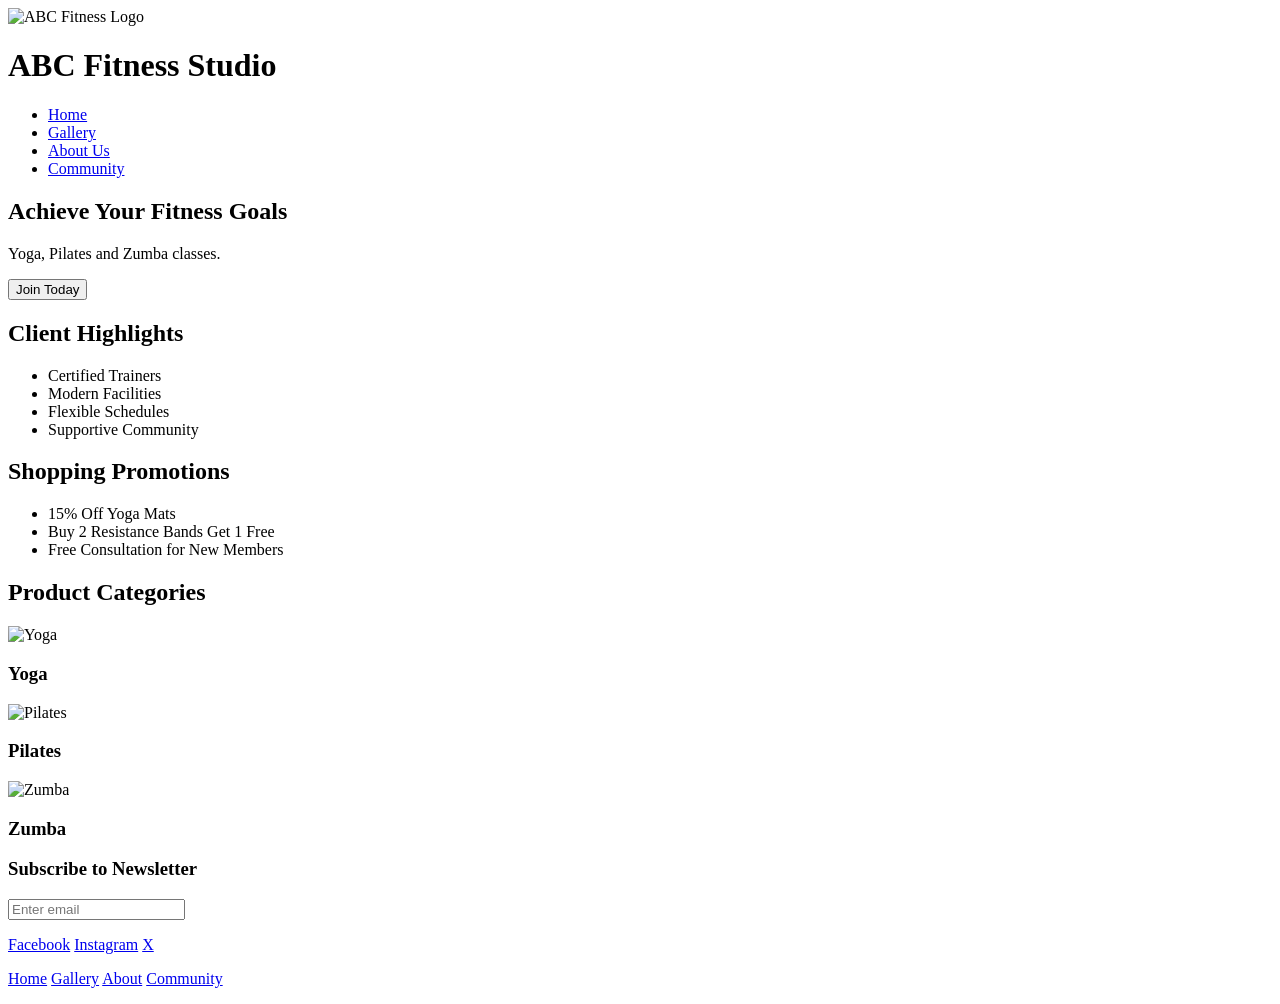
==== index.html @ c2898837 "html" ====
<!DOCTYPE html>
<html>
<head>
<title>ABC Fitness Studio</title>
<link rel="stylesheet" href="css/styles.css">
</head>
<body>

<header>
<div class="logo-title">
<img src="images/logo.png" alt="ABC Fitness Logo">
<h1>ABC Fitness Studio</h1>
</div>

<nav>
<ul>
<li><a href="index.html">Home</a></li>
<li><a href="gallery.html">Gallery</a></li>
<li><a href="about.html">About Us</a></li>
<li><a href="community.html">Community</a></li>
</ul>
</nav>
</header>

<section class="hero">
<h2>Achieve Your Fitness Goals</h2>
<p>Yoga, Pilates and Zumba classes.</p>
<button class="btn">Join Today</button>
</section>

<section>
<h2>Client Highlights</h2>

<ul>
<li>Certified Trainers</li>
<li>Modern Facilities</li>
<li>Flexible Schedules</li>
<li>Supportive Community</li>
</ul>
</section>

<section>
<h2>Shopping Promotions</h2>

<ul>
<li>15% Off Yoga Mats</li>
<li>Buy 2 Resistance Bands Get 1 Free</li>
<li>Free Consultation for New Members</li>
</ul>
</section>

<section>
<h2>Product Categories</h2>

<div class="cards">

<div class="card">
<img src="images/yoga.jpg" alt="Yoga">
<h3>Yoga</h3>
</div>

<div class="card">
<img src="images/pilates.jpg" alt="Pilates">
<h3>Pilates</h3>
</div>

<div class="card">
<img src="images/zumba.jpg" alt="Zumba">
<h3>Zumba</h3>
</div>

</div>
</section>

<footer>
<h3>Subscribe to Newsletter</h3>

<input type="email"
placeholder="Enter email">

<p>
<a href="#">Facebook</a>
<a href="#">Instagram</a>
<a href="#">X</a>
</p>

<p>
<a href="index.html">Home</a>
<a href="gallery.html">Gallery</a>
<a href="about.html">About</a>
<a href="community.html">Community</a>
</p>
</footer>

</body>
</html>
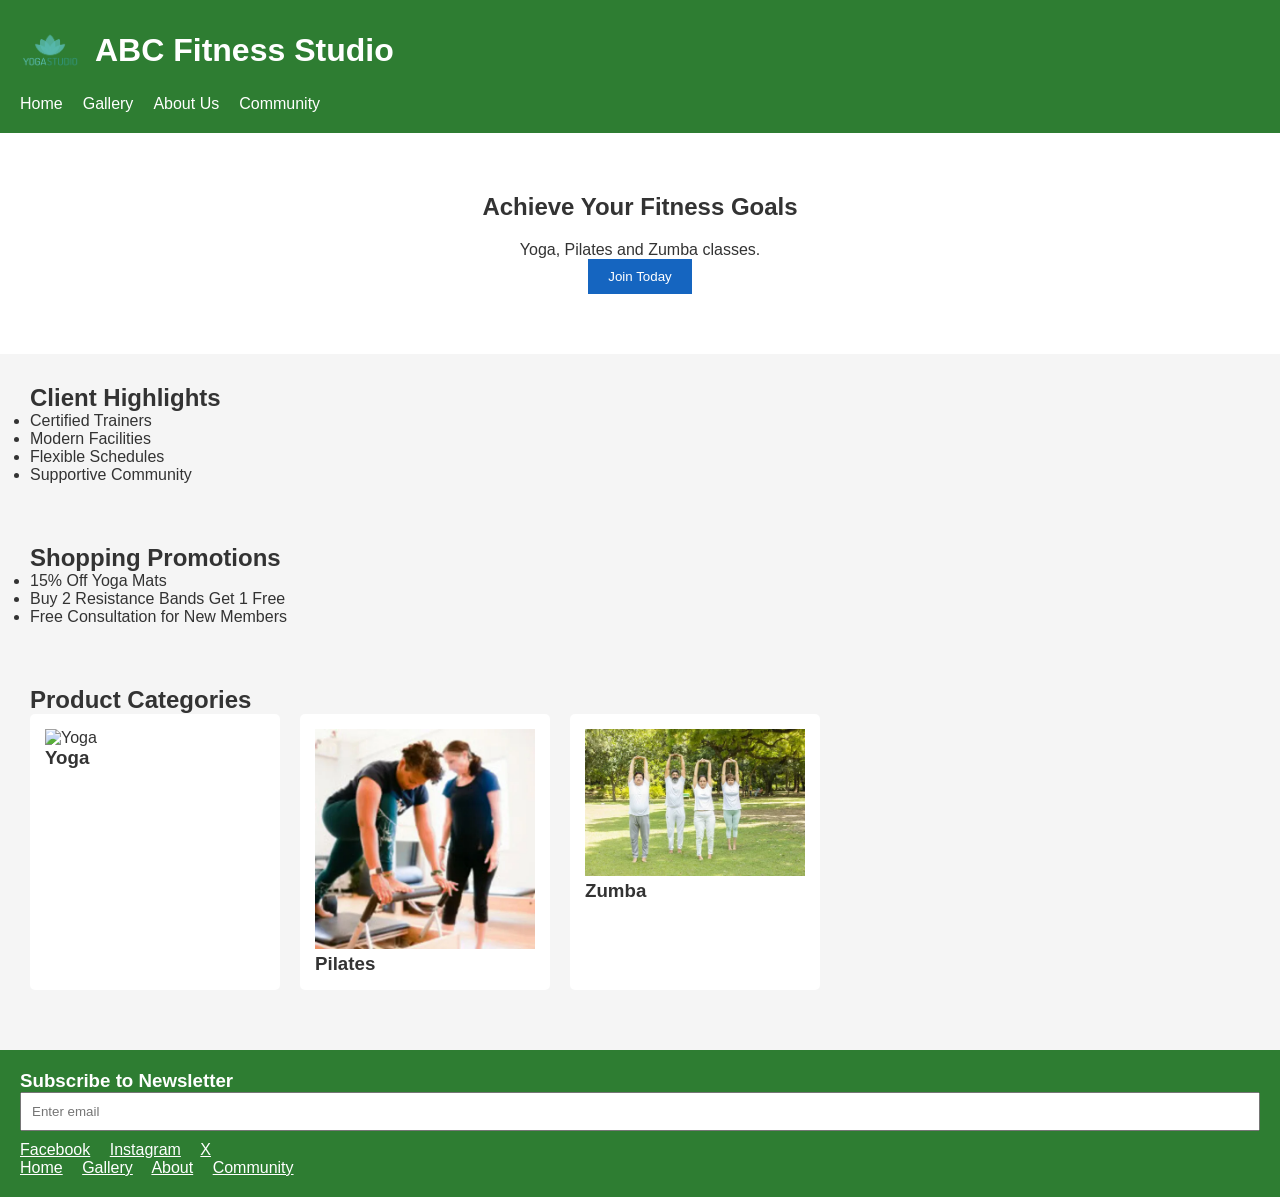
==== commit beed6d00: "edit" ====
--- a/index.html
+++ b/index.html
@@ -55,17 +55,17 @@
 <div class="cards">
 
 <div class="card">
-<img src="images/yoga.jpg" alt="Yoga">
+<img src="individual-yoga.jpg" alt="Yoga">
 <h3>Yoga</h3>
 </div>
 
 <div class="card">
-<img src="images/pilates.jpg" alt="Pilates">
+<img src="images/group-pilates.jpg" alt="Pilates">
 <h3>Pilates</h3>
 </div>
 
 <div class="card">
-<img src="images/zumba.jpg" alt="Zumba">
+<img src="images/group-yoga.jpg" alt="Zumba">
 <h3>Zumba</h3>
 </div>
 
--- a/css/styles.css
+++ b/css/styles.css
@@ -0,0 +1,136 @@
+* {
+    margin: 0;
+    padding: 0;
+    box-sizing: border-box;
+}
+
+body {
+    font-family: Arial, sans-serif;
+    background: #f5f5f5;
+    color: #333;
+}
+
+header {
+    background: #2E7D32;
+    color: white;
+    padding: 20px;
+}
+
+.logo-title {
+    display: flex;
+    align-items: center;
+    gap: 15px;
+}
+
+.logo-title img {
+    width: 60px;
+}
+
+nav {
+    margin-top: 15px;
+}
+
+nav ul {
+    display: flex;
+    list-style: none;
+    gap: 20px;
+}
+
+nav a {
+    color: white;
+    text-decoration: none;
+}
+
+.hero {
+    text-align: center;
+    padding: 60px;
+    background: white;
+}
+
+.hero h2 {
+    margin-bottom: 20px;
+}
+
+.btn {
+    background: #1565C0;
+    color: white;
+    padding: 10px 20px;
+    border: none;
+    cursor: pointer;
+}
+
+section {
+    padding: 30px;
+}
+
+.cards {
+    display: flex;
+    flex-wrap: wrap;
+    gap: 20px;
+}
+
+.card {
+    background: white;
+    padding: 15px;
+    border-radius: 5px;
+    width: 250px;
+}
+
+.card img {
+    width: 100%;
+}
+
+table {
+    width: 100%;
+    background: white;
+    border-collapse: collapse;
+}
+
+table, th, td {
+    border: 1px solid #ccc;
+}
+
+th, td {
+    padding: 15px;
+    text-align: center;
+}
+
+footer {
+    background: #2E7D32;
+    color: white;
+    padding: 20px;
+    margin-top: 30px;
+}
+
+footer a {
+    color: white;
+    margin-right: 15px;
+}
+
+input, textarea {
+    width: 100%;
+    padding: 10px;
+    margin-bottom: 10px;
+}
+
+.modal {
+    display: none;
+    position: fixed;
+    background: rgba(0,0,0,.7);
+    width: 100%;
+    height: 100%;
+    top: 0;
+}
+
+.modal-content {
+    background: white;
+    width: 60%;
+    margin: 50px auto;
+    padding: 20px;
+}
+
+.close {
+    float: right;
+    cursor: pointer;
+    font-size: 24px;
+}
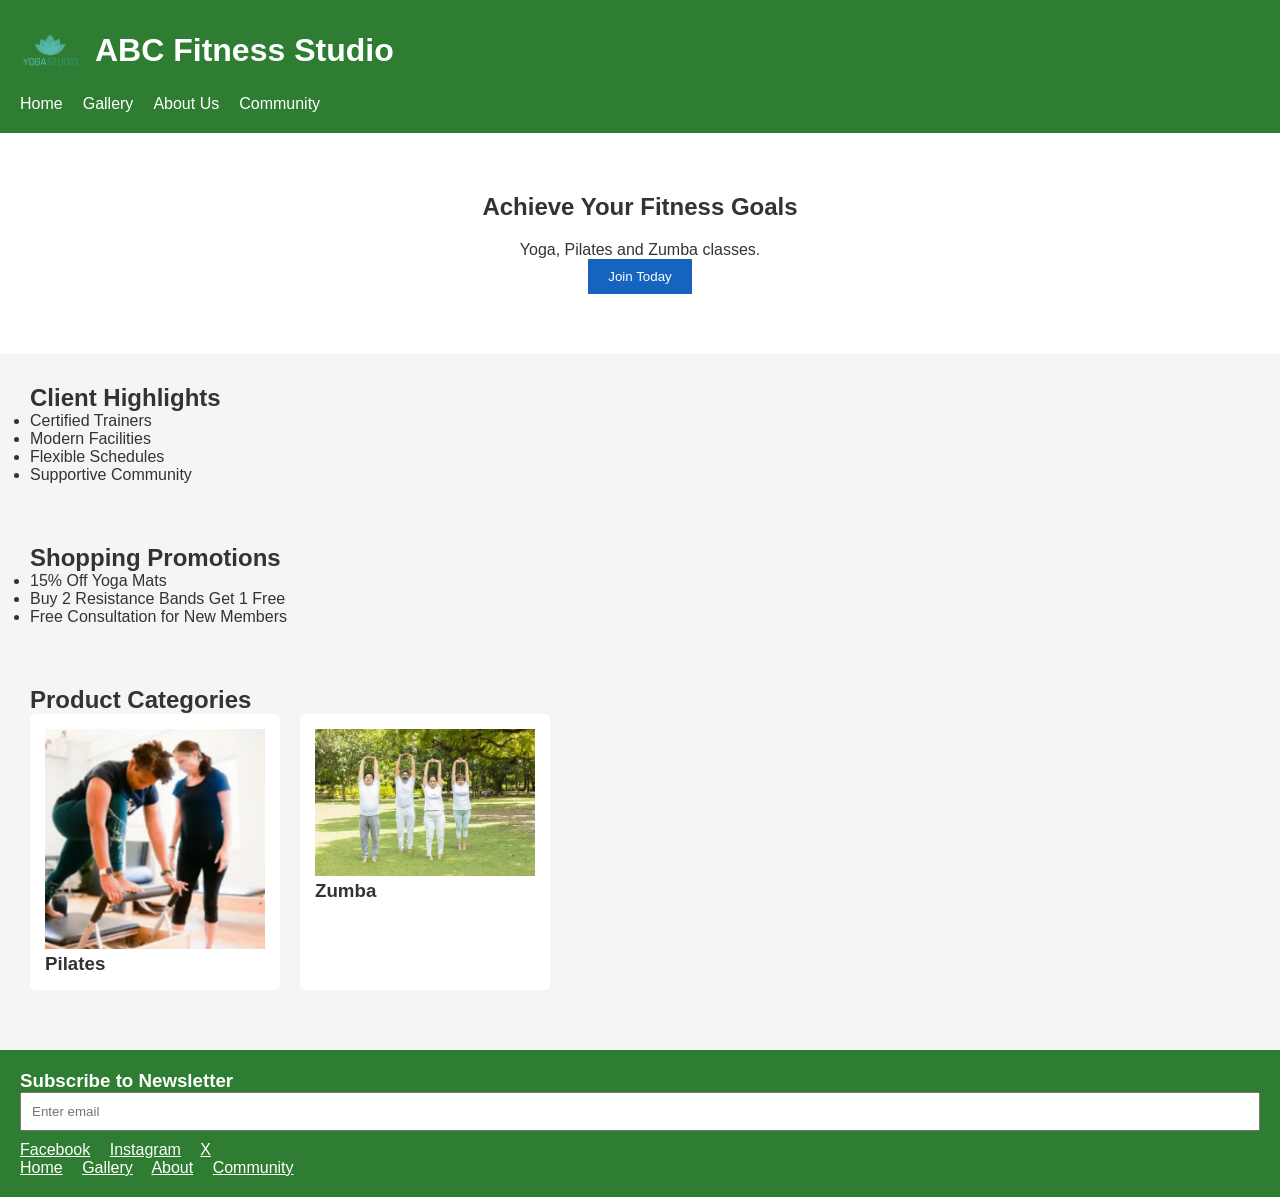
==== commit 04594e1f: "ed" ====
--- a/index.html
+++ b/index.html
@@ -55,11 +55,6 @@
 <div class="cards">
 
 <div class="card">
-<img src="individual-yoga.jpg" alt="Yoga">
-<h3>Yoga</h3>
-</div>
-
-<div class="card">
 <img src="images/group-pilates.jpg" alt="Pilates">
 <h3>Pilates</h3>
 </div>
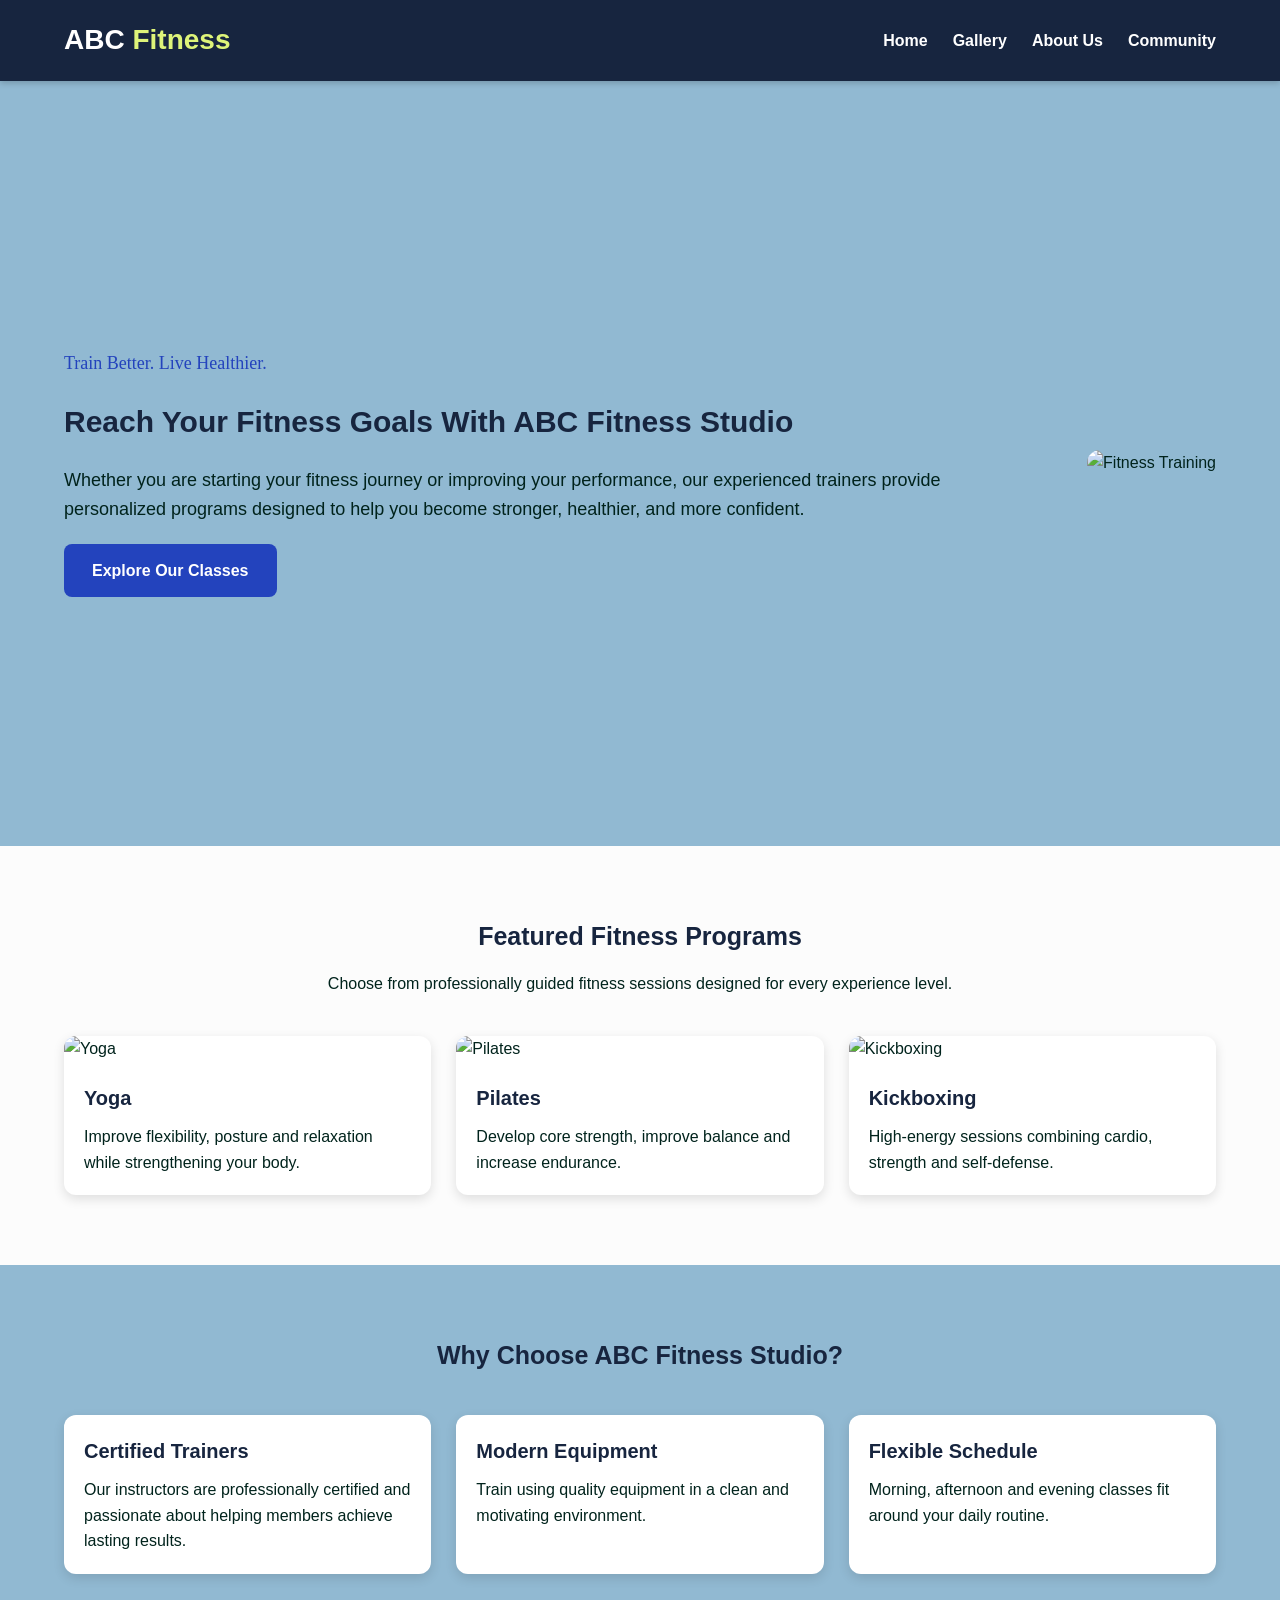
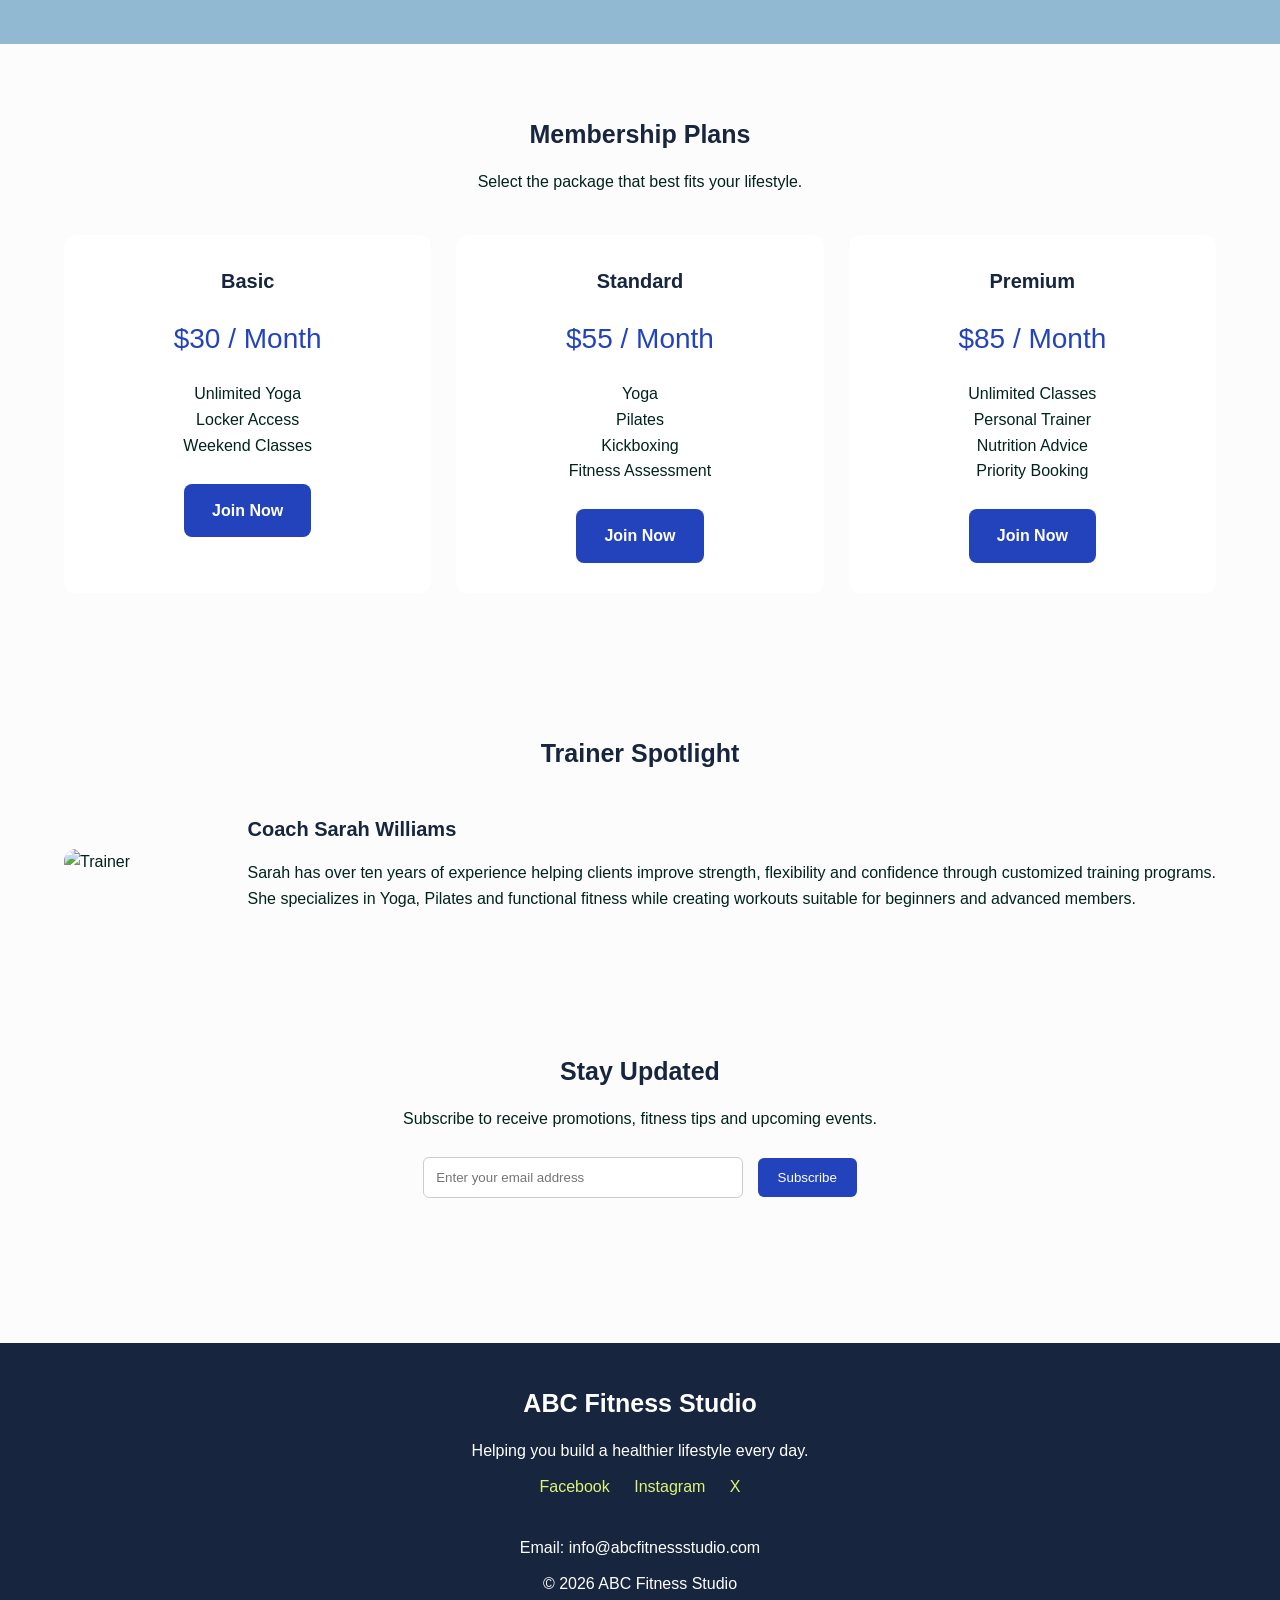
==== commit 9324bd63: "index" ====
--- a/index.html
+++ b/index.html
@@ -1,91 +1,448 @@
 <!DOCTYPE html>
-<html>
+<html lang="en">
+
 <head>
+
+<meta charset="UTF-8">
+<meta name="viewport" content="width=device-width, initial-scale=1.0">
+
 <title>ABC Fitness Studio</title>
-<link rel="stylesheet" href="css/styles.css">
+
+<link rel="stylesheet" href="css/style.css">
+
 </head>
+
 <body>
 
 <header>
-<div class="logo-title">
-<img src="images/logo.png" alt="ABC Fitness Logo">
-<h1>ABC Fitness Studio</h1>
+
+<div class="container navbar">
+
+<div class="logo">
+
+ABC <span>Fitness</span>
+
 </div>
 
 <nav>
+
 <ul>
+
 <li><a href="index.html">Home</a></li>
+
 <li><a href="gallery.html">Gallery</a></li>
+
 <li><a href="about.html">About Us</a></li>
+
 <li><a href="community.html">Community</a></li>
+
 </ul>
+
 </nav>
+
+</div>
+
 </header>
 
+<!-- HERO -->
+
 <section class="hero">
-<h2>Achieve Your Fitness Goals</h2>
-<p>Yoga, Pilates and Zumba classes.</p>
-<button class="btn">Join Today</button>
-</section>
+
+<div class="container hero-content">
+
+<div class="hero-text">
+
+<p class="subtitle">Train Better. Live Healthier.</p>
+
+<h1>Reach Your Fitness Goals With ABC Fitness Studio</h1>
+
+<p>
+
+Whether you are starting your fitness journey or improving your
+performance, our experienced trainers provide personalized programs
+designed to help you become stronger, healthier, and more confident.
+
+</p>
+
+<a href="gallery.html" class="btn">Explore Our Classes</a>
+
+</div>
+
+<div>
+
+<img src="images/hero.jpg" alt="Fitness Training">
+
+</div>
+
+</div>
+
+</section>
+
+<!-- PROGRAMS -->
 
 <section>
-<h2>Client Highlights</h2>
-
-<ul>
-<li>Certified Trainers</li>
-<li>Modern Facilities</li>
-<li>Flexible Schedules</li>
-<li>Supportive Community</li>
-</ul>
-</section>
+
+<div class="container">
+
+<div class="section-title">
+
+<h2>Featured Fitness Programs</h2>
+
+<p>
+
+Choose from professionally guided fitness sessions designed for every
+experience level.
+
+</p>
+
+</div>
+
+<div class="card-grid">
+
+<div class="card">
+
+<img src="images/yoga1.jpg" alt="Yoga">
+
+<div class="card-body">
+
+<h3>Yoga</h3>
+
+<p>
+
+Improve flexibility, posture and relaxation while strengthening
+your body.
+
+</p>
+
+</div>
+
+</div>
+
+<div class="card">
+
+<img src="images/pilates1.jpg" alt="Pilates">
+
+<div class="card-body">
+
+<h3>Pilates</h3>
+
+<p>
+
+Develop core strength, improve balance and increase endurance.
+
+</p>
+
+</div>
+
+</div>
+
+<div class="card">
+
+<img src="images/kickboxing1.jpg" alt="Kickboxing">
+
+<div class="card-body">
+
+<h3>Kickboxing</h3>
+
+<p>
+
+High-energy sessions combining cardio, strength and self-defense.
+
+</p>
+
+</div>
+
+</div>
+
+</div>
+
+</div>
+
+</section>
+
+<!-- WHY US -->
+
+<section class="membership">
+
+<div class="container">
+
+<div class="section-title">
+
+<h2>Why Choose ABC Fitness Studio?</h2>
+
+</div>
+
+<div class="card-grid">
+
+<div class="card">
+
+<div class="card-body">
+
+<h3>Certified Trainers</h3>
+
+<p>
+
+Our instructors are professionally certified and passionate about
+helping members achieve lasting results.
+
+</p>
+
+</div>
+
+</div>
+
+<div class="card">
+
+<div class="card-body">
+
+<h3>Modern Equipment</h3>
+
+<p>
+
+Train using quality equipment in a clean and motivating environment.
+
+</p>
+
+</div>
+
+</div>
+
+<div class="card">
+
+<div class="card-body">
+
+<h3>Flexible Schedule</h3>
+
+<p>
+
+Morning, afternoon and evening classes fit around your daily routine.
+
+</p>
+
+</div>
+
+</div>
+
+</div>
+
+</div>
+
+</section>
+
+<!-- MEMBERSHIP -->
 
 <section>
-<h2>Shopping Promotions</h2>
-
-<ul>
-<li>15% Off Yoga Mats</li>
-<li>Buy 2 Resistance Bands Get 1 Free</li>
-<li>Free Consultation for New Members</li>
-</ul>
-</section>
+
+<div class="container">
+
+<div class="section-title">
+
+<h2>Membership Plans</h2>
+
+<p>Select the package that best fits your lifestyle.</p>
+
+</div>
+
+<div class="plan-grid">
+
+<div class="plan">
+
+<h3>Basic</h3>
+
+<div class="plan-price">$30 / Month</div>
+
+<p>Unlimited Yoga</p>
+
+<p>Locker Access</p>
+
+<p>Weekend Classes</p>
+
+<br>
+
+<a href="#" class="btn">Join Now</a>
+
+</div>
+
+<div class="plan">
+
+<h3>Standard</h3>
+
+<div class="plan-price">$55 / Month</div>
+
+<p>Yoga</p>
+
+<p>Pilates</p>
+
+<p>Kickboxing</p>
+
+<p>Fitness Assessment</p>
+
+<br>
+
+<a href="#" class="btn">Join Now</a>
+
+</div>
+
+<div class="plan">
+
+<h3>Premium</h3>
+
+<div class="plan-price">$85 / Month</div>
+
+<p>Unlimited Classes</p>
+
+<p>Personal Trainer</p>
+
+<p>Nutrition Advice</p>
+
+<p>Priority Booking</p>
+
+<br>
+
+<a href="#" class="btn">Join Now</a>
+
+</div>
+
+</div>
+
+</div>
+
+</section>
+
+<!-- TRAINER -->
 
 <section>
-<h2>Product Categories</h2>
-
-<div class="cards">
-
-<div class="card">
-<img src="images/group-pilates.jpg" alt="Pilates">
-<h3>Pilates</h3>
-</div>
-
-<div class="card">
-<img src="images/group-yoga.jpg" alt="Zumba">
-<h3>Zumba</h3>
-</div>
-
-</div>
+
+<div class="container">
+
+<div class="section-title">
+
+<h2>Trainer Spotlight</h2>
+
+</div>
+
+<div class="hero-content">
+
+<div>
+
+<img src="images/trainer1.jpg"
+alt="Trainer"
+style="width:350px;border-radius:12px;">
+
+</div>
+
+<div>
+
+<h3>Coach Sarah Williams</h3>
+
+<p>
+
+Sarah has over ten years of experience helping clients improve
+strength, flexibility and confidence through customized training
+programs.
+
+</p>
+
+<p>
+
+She specializes in Yoga, Pilates and functional fitness while creating
+workouts suitable for beginners and advanced members.
+
+</p>
+
+</div>
+
+</div>
+
+</div>
+
+</section>
+
+<!-- NEWSLETTER -->
+
+<section class="newsletter">
+
+<div class="container">
+
+<h2>Stay Updated</h2>
+
+<p>
+
+Subscribe to receive promotions, fitness tips and upcoming events.
+
+</p>
+
+<br>
+
+<form id="subscribeForm">
+
+<input
+type="email"
+id="email"
+placeholder="Enter your email address"
+required>
+
+<button type="submit">
+
+Subscribe
+
+</button>
+
+</form>
+
+</div>
+
 </section>
 
 <footer>
-<h3>Subscribe to Newsletter</h3>
-
-<input type="email"
-placeholder="Enter email">
-
-<p>
+
+<div class="container">
+
+<h2 style="color:white;">
+
+ABC Fitness Studio
+
+</h2>
+
+<p>
+
+Helping you build a healthier lifestyle every day.
+
+</p>
+
+<div class="socials">
+
 <a href="#">Facebook</a>
+
 <a href="#">Instagram</a>
+
 <a href="#">X</a>
-</p>
-
-<p>
-<a href="index.html">Home</a>
-<a href="gallery.html">Gallery</a>
-<a href="about.html">About</a>
-<a href="community.html">Community</a>
-</p>
+
+</div>
+
+<br>
+
+<p>
+
+Email:
+info@abcfitnessstudio.com
+
+</p>
+
+<p>
+
+© 2026 ABC Fitness Studio
+
+</p>
+
+</div>
+
 </footer>
 
+<script src="js/script.js"></script>
+
+<script src="js/subscribe.js"></script>
+
 </body>
+
 </html>
--- a/css/style.css
+++ b/css/style.css
@@ -0,0 +1,396 @@
+*{
+    margin:0;
+    padding:0;
+    box-sizing:border-box;
+}
+
+html{
+    scroll-behavior:smooth;
+}
+
+body{
+    font-family:Calibri, sans-serif;
+    background:#FCFCFC;
+    color:#00231C;
+    line-height:1.6;
+}
+
+/* Typography */
+
+h1,h2,h3{
+    font-family:Arial,sans-serif;
+    color:#17253F;
+    margin-bottom:15px;
+}
+
+h1{
+    font-size:30px;
+}
+
+h2{
+    font-size:25px;
+}
+
+h3{
+    font-size:20px;
+}
+
+.subtitle{
+    font-family:Comfortaa,cursive;
+    font-size:15px;
+    color:#2343BD;
+}
+
+/* Header */
+
+header{
+    background:#17253F;
+    color:white;
+    position:sticky;
+    top:0;
+    z-index:1000;
+    box-shadow:0 2px 6px rgba(0,0,0,.2);
+}
+
+.container{
+    width:90%;
+    max-width:1200px;
+    margin:auto;
+}
+
+.navbar{
+    display:flex;
+    justify-content:space-between;
+    align-items:center;
+    padding:18px 0;
+}
+
+.logo{
+    font-size:28px;
+    font-weight:bold;
+    color:white;
+}
+
+.logo span{
+    color:#DEF479;
+}
+
+nav ul{
+    display:flex;
+    list-style:none;
+}
+
+nav li{
+    margin-left:25px;
+}
+
+nav a{
+    color:white;
+    text-decoration:none;
+    transition:.3s;
+    font-weight:bold;
+}
+
+nav a:hover{
+    color:#DEF479;
+}
+
+/* Hero */
+
+.hero{
+    background:#91B9D2;
+    min-height:85vh;
+    display:flex;
+    align-items:center;
+}
+
+.hero-content{
+    display:flex;
+    align-items:center;
+    justify-content:space-between;
+    gap:40px;
+}
+
+.hero-text{
+    flex:1;
+}
+
+.hero-text p{
+    margin:20px 0;
+    font-size:18px;
+}
+
+.hero img{
+    width:500px;
+    max-width:100%;
+    border-radius:15px;
+}
+
+.btn{
+    display:inline-block;
+    padding:14px 28px;
+    background:#2343BD;
+    color:white;
+    text-decoration:none;
+    border-radius:8px;
+    transition:.3s;
+    font-weight:bold;
+}
+
+.btn:hover{
+    background:#17253F;
+}
+
+/* Sections */
+
+section{
+    padding:70px 0;
+}
+
+.section-title{
+    text-align:center;
+    margin-bottom:40px;
+}
+
+/* Cards */
+
+.card-grid{
+    display:grid;
+    grid-template-columns:repeat(3,1fr);
+    gap:25px;
+}
+
+.card{
+    background:white;
+    border-radius:12px;
+    overflow:hidden;
+    box-shadow:0 4px 12px rgba(0,0,0,.12);
+    transition:.3s;
+}
+
+.card:hover{
+    transform:translateY(-8px);
+}
+
+.card img{
+    width:100%;
+    height:220px;
+    object-fit:cover;
+}
+
+.card-body{
+    padding:20px;
+}
+
+.card-body h3{
+    margin-bottom:10px;
+}
+
+.price{
+    color:#2343BD;
+    font-weight:bold;
+    margin:10px 0;
+}
+
+/* Membership */
+
+.membership{
+    background:#91B9D2;
+}
+
+.plan-grid{
+    display:grid;
+    grid-template-columns:repeat(3,1fr);
+    gap:25px;
+}
+
+.plan{
+    background:white;
+    text-align:center;
+    padding:30px;
+    border-radius:12px;
+}
+
+.plan h3{
+    margin-bottom:15px;
+}
+
+.plan-price{
+    font-size:28px;
+    color:#2343BD;
+    margin:20px 0;
+}
+
+/* Newsletter */
+
+.newsletter{
+    text-align:center;
+}
+
+.newsletter input{
+    width:320px;
+    max-width:90%;
+    padding:12px;
+    border:1px solid #ccc;
+    border-radius:6px;
+    margin-right:10px;
+}
+
+.newsletter button{
+    padding:12px 20px;
+    border:none;
+    background:#2343BD;
+    color:white;
+    border-radius:6px;
+    cursor:pointer;
+}
+
+/* Forms */
+
+form{
+    width:700px;
+    max-width:100%;
+    margin:auto;
+}
+
+input,
+textarea{
+    width:100%;
+    padding:12px;
+    margin-bottom:15px;
+    border:1px solid #ccc;
+    border-radius:6px;
+}
+
+textarea{
+    resize:vertical;
+    height:170px;
+}
+
+button{
+    background:#2343BD;
+    color:white;
+    border:none;
+    padding:12px 25px;
+    border-radius:6px;
+    cursor:pointer;
+}
+
+button:hover{
+    background:#17253F;
+}
+
+/* Footer */
+
+footer{
+    background:#17253F;
+    color:white;
+    padding:40px 0;
+    text-align:center;
+    margin-top:60px;
+}
+
+footer p{
+    margin:10px 0;
+}
+
+.socials a{
+    color:#DEF479;
+    text-decoration:none;
+    margin:0 10px;
+}
+
+/* Tables */
+
+table{
+    width:100%;
+    border-collapse:collapse;
+}
+
+th,
+td{
+    border:1px solid #ddd;
+    padding:12px;
+}
+
+th{
+    background:#17253F;
+    color:white;
+}
+
+/* Alerts */
+
+.success{
+    background:#DEF479;
+    color:#00231C;
+    padding:15px;
+    border-radius:8px;
+}
+
+.error{
+    background:#ffd7d7;
+    color:#b00020;
+    padding:15px;
+    border-radius:8px;
+}
+
+/* Responsive */
+
+@media(max-width:992px){
+
+.hero-content{
+    flex-direction:column;
+}
+
+.card-grid{
+    grid-template-columns:repeat(2,1fr);
+}
+
+.plan-grid{
+    grid-template-columns:repeat(2,1fr);
+}
+
+}
+
+@media(max-width:768px){
+
+.navbar{
+    flex-direction:column;
+}
+
+nav ul{
+    flex-direction:column;
+    text-align:center;
+    margin-top:15px;
+}
+
+nav li{
+    margin:12px 0;
+}
+
+.card-grid{
+    grid-template-columns:1fr;
+}
+
+.plan-grid{
+    grid-template-columns:1fr;
+}
+
+.hero{
+    text-align:center;
+}
+
+.hero img{
+    width:100%;
+}
+
+.newsletter input{
+    width:100%;
+    margin-bottom:10px;
+}
+
+.newsletter button{
+    width:100%;
+}
+
+}
